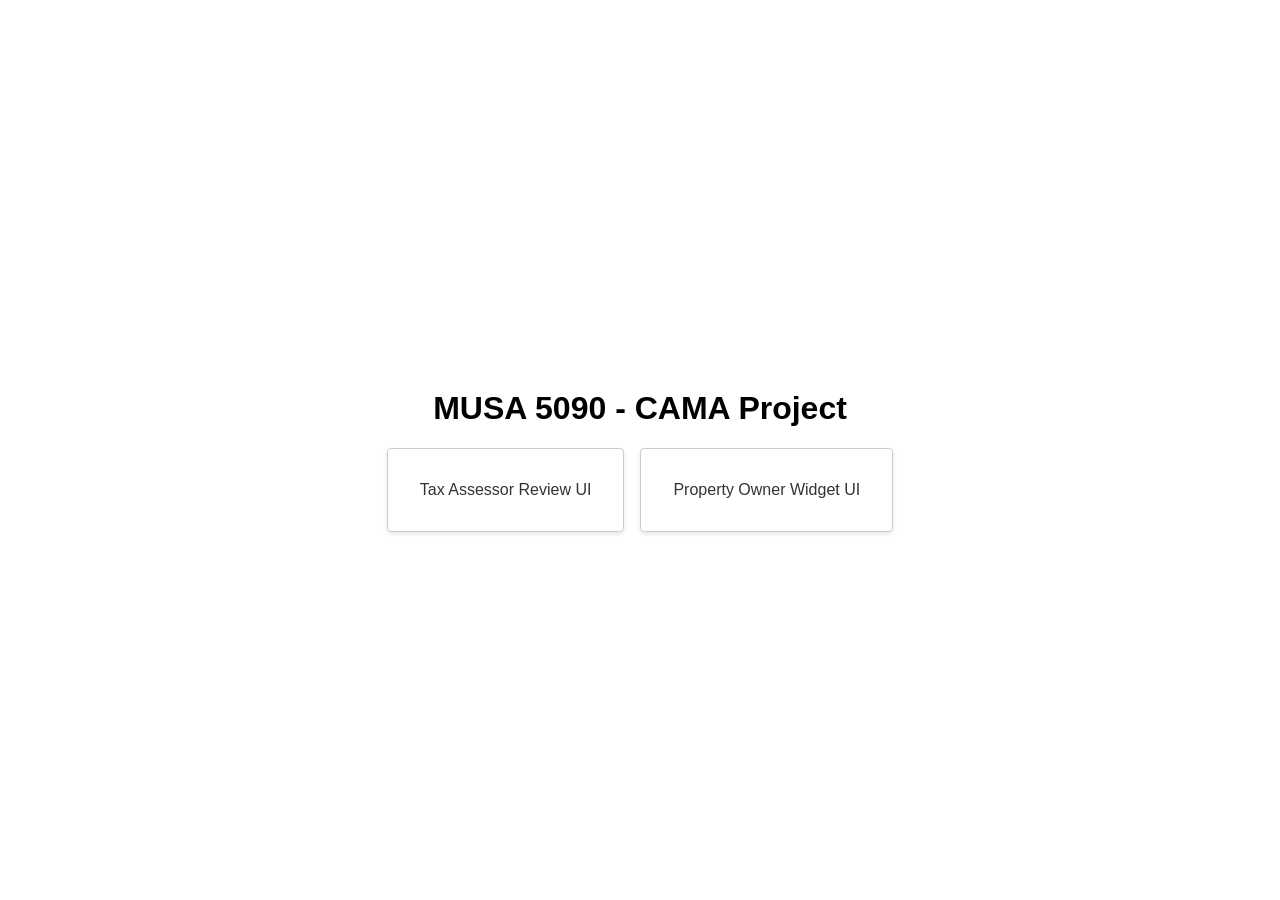
==== ui/index.html @ 159ed6d7 "complete:issue14&15" ====
<!doctype html>
<html lang="en">

<head>
  <meta charset="utf-8" />
  <title>MUSA 5090 - CAMA Project</title>

  <style>
    body {
      font-family: sans-serif;
      margin: 0;
      padding: 0;
    }

    main {
      display: flex;
      flex-direction: column;
      justify-content: center;
      align-items: center;
      height: 100vh;
    }

    h1 {
      text-align: center;
    }

    nav {
      display: flex;
      justify-content: center;
      gap: 1rem;
    }

    @media (orientation: portrait) {
      nav {
        flex-direction: column;
      }
    }

    a {
      display: block;
      padding: 2rem;
      border: 1px solid #ccc;
      border-radius: 4px;
      box-shadow: 0 2px 4px rgba(0, 0, 0, 0.1);
      text-decoration: none;
      color: #333;
      transition: all 0.2s ease-in-out;
    }

    a:hover {
      background-color: #f5f5f5;
      box-shadow: 0 4px 8px rgba(0, 0, 0, 0.1);
      transform: translateY(-2px);
    }
  </style>
</head>

<body>
  <main>
    <h1>MUSA 5090 - CAMA Project</h1>
    <nav>
      <a href="./reviewer/index.html">Tax Assessor Review UI</a>
      <a href="./widget/index.html">Property Owner Widget UI</a>
    </nav>
  </main>
</body>

</html>
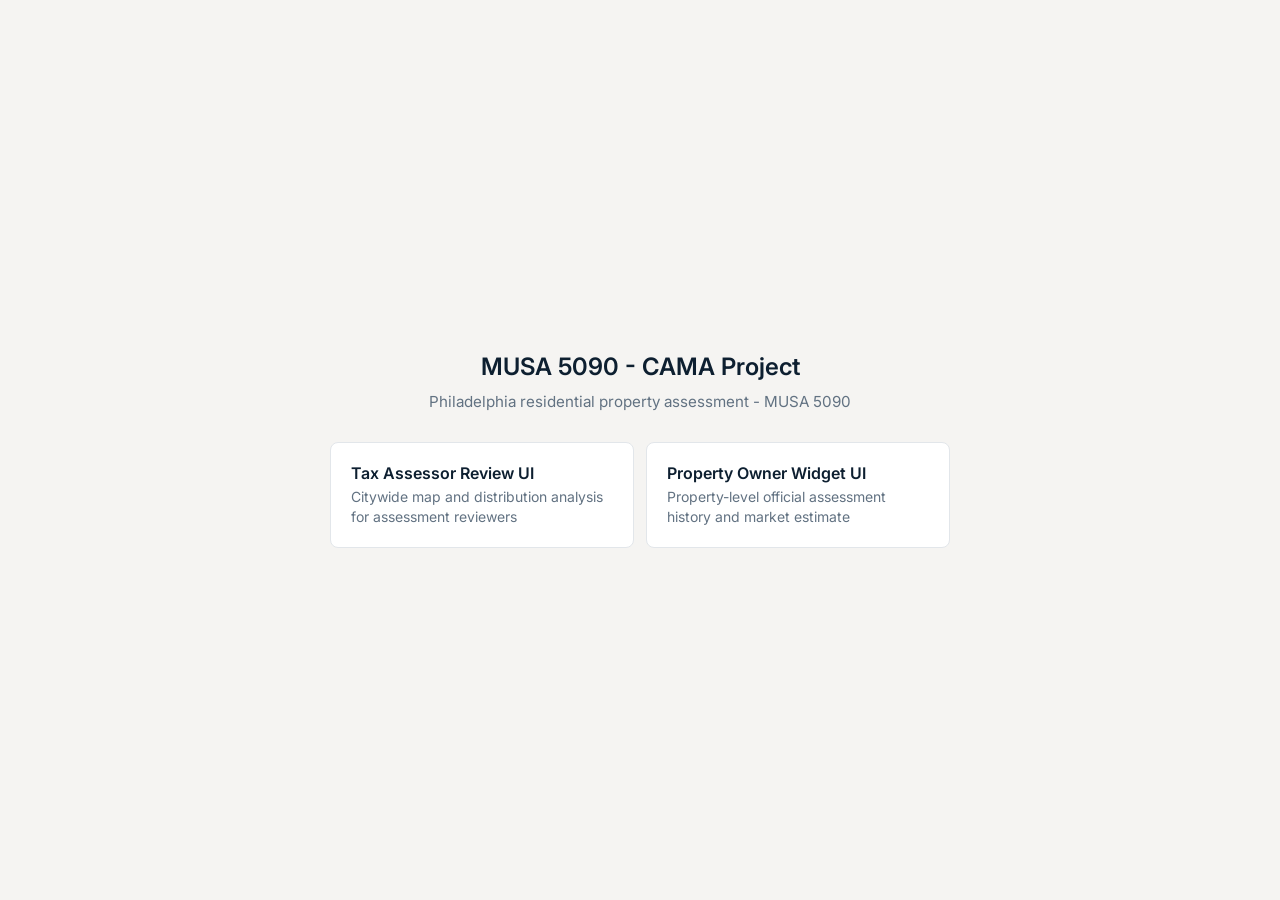
==== commit 2ec744d5: "ui polish" ====
--- a/ui/index.html
+++ b/ui/index.html
@@ -3,54 +3,106 @@
 
 <head>
   <meta charset="utf-8" />
+  <meta name="viewport" content="width=device-width, initial-scale=1.0" />
   <title>MUSA 5090 - CAMA Project</title>
+  <link rel="preconnect" href="https://fonts.googleapis.com">
+  <link rel="preconnect" href="https://fonts.gstatic.com" crossorigin>
+  <link href="https://fonts.googleapis.com/css2?family=Inter:wght@400;500;600;700;800&display=swap" rel="stylesheet">
 
   <style>
+    :root {
+      --bg: #f5f4f2;
+      --surface: #ffffff;
+      --border: #e2e6ea;
+      --text: #1c2530;
+      --muted: #627282;
+      --heading: #0d1f30;
+      --accent: #1f5f99;
+    }
+
+    * {
+      box-sizing: border-box;
+    }
+
     body {
-      font-family: sans-serif;
       margin: 0;
-      padding: 0;
+      min-height: 100vh;
+      background: var(--bg);
+      color: var(--text);
+      font-family: 'Inter', system-ui, -apple-system, sans-serif;
     }
 
     main {
       display: flex;
+      min-height: 100vh;
       flex-direction: column;
+      align-items: center;
       justify-content: center;
-      align-items: center;
-      height: 100vh;
+      padding: 32px 20px;
     }
 
     h1 {
+      margin: 0 0 10px;
+      color: var(--heading);
+      font-size: 1.5rem;
+      font-weight: 600;
+      text-align: center;
+    }
+
+    .subtitle {
+      max-width: 440px;
+      margin: 0 0 28px;
+      color: var(--muted);
+      font-size: 0.95rem;
+      line-height: 1.5;
       text-align: center;
     }
 
     nav {
-      display: flex;
-      justify-content: center;
-      gap: 1rem;
-    }
-
-    @media (orientation: portrait) {
-      nav {
-        flex-direction: column;
-      }
+      display: grid;
+      width: min(100%, 620px);
+      grid-template-columns: repeat(2, minmax(0, 1fr));
+      gap: 12px;
     }
 
     a {
       display: block;
-      padding: 2rem;
-      border: 1px solid #ccc;
-      border-radius: 4px;
-      box-shadow: 0 2px 4px rgba(0, 0, 0, 0.1);
+      padding: 20px;
+      border: 1px solid var(--border);
+      border-radius: 8px;
+      background: var(--surface);
+      color: var(--text);
       text-decoration: none;
-      color: #333;
-      transition: all 0.2s ease-in-out;
+      transition: border-color 0.15s ease, background 0.15s ease;
     }
 
-    a:hover {
-      background-color: #f5f5f5;
-      box-shadow: 0 4px 8px rgba(0, 0, 0, 0.1);
-      transform: translateY(-2px);
+    a:hover,
+    a:focus-visible {
+      border-color: var(--accent);
+      background: #fbfcfd;
+      outline: none;
+    }
+
+    a strong {
+      display: block;
+      margin-bottom: 4px;
+      color: var(--heading);
+      font-size: 1rem;
+      font-weight: 600;
+    }
+
+    a span {
+      display: block;
+      color: var(--muted);
+      font-size: 0.875rem;
+      font-weight: 400;
+      line-height: 1.45;
+    }
+
+    @media (width <= 620px) {
+      nav {
+        grid-template-columns: 1fr;
+      }
     }
   </style>
 </head>
@@ -58,11 +110,18 @@
 <body>
   <main>
     <h1>MUSA 5090 - CAMA Project</h1>
-    <nav>
-      <a href="./reviewer/index.html">Tax Assessor Review UI</a>
-      <a href="./widget/index.html">Property Owner Widget UI</a>
+    <p class="subtitle">Philadelphia residential property assessment - MUSA 5090</p>
+    <nav aria-label="Project interfaces">
+      <a href="./reviewer/index.html">
+        <strong>Tax Assessor Review UI</strong>
+        <span>Citywide map and distribution analysis for assessment reviewers</span>
+      </a>
+      <a href="./widget/index.html">
+        <strong>Property Owner Widget UI</strong>
+        <span>Property-level official assessment history and market estimate</span>
+      </a>
     </nav>
   </main>
 </body>
 
-</html>+</html>
